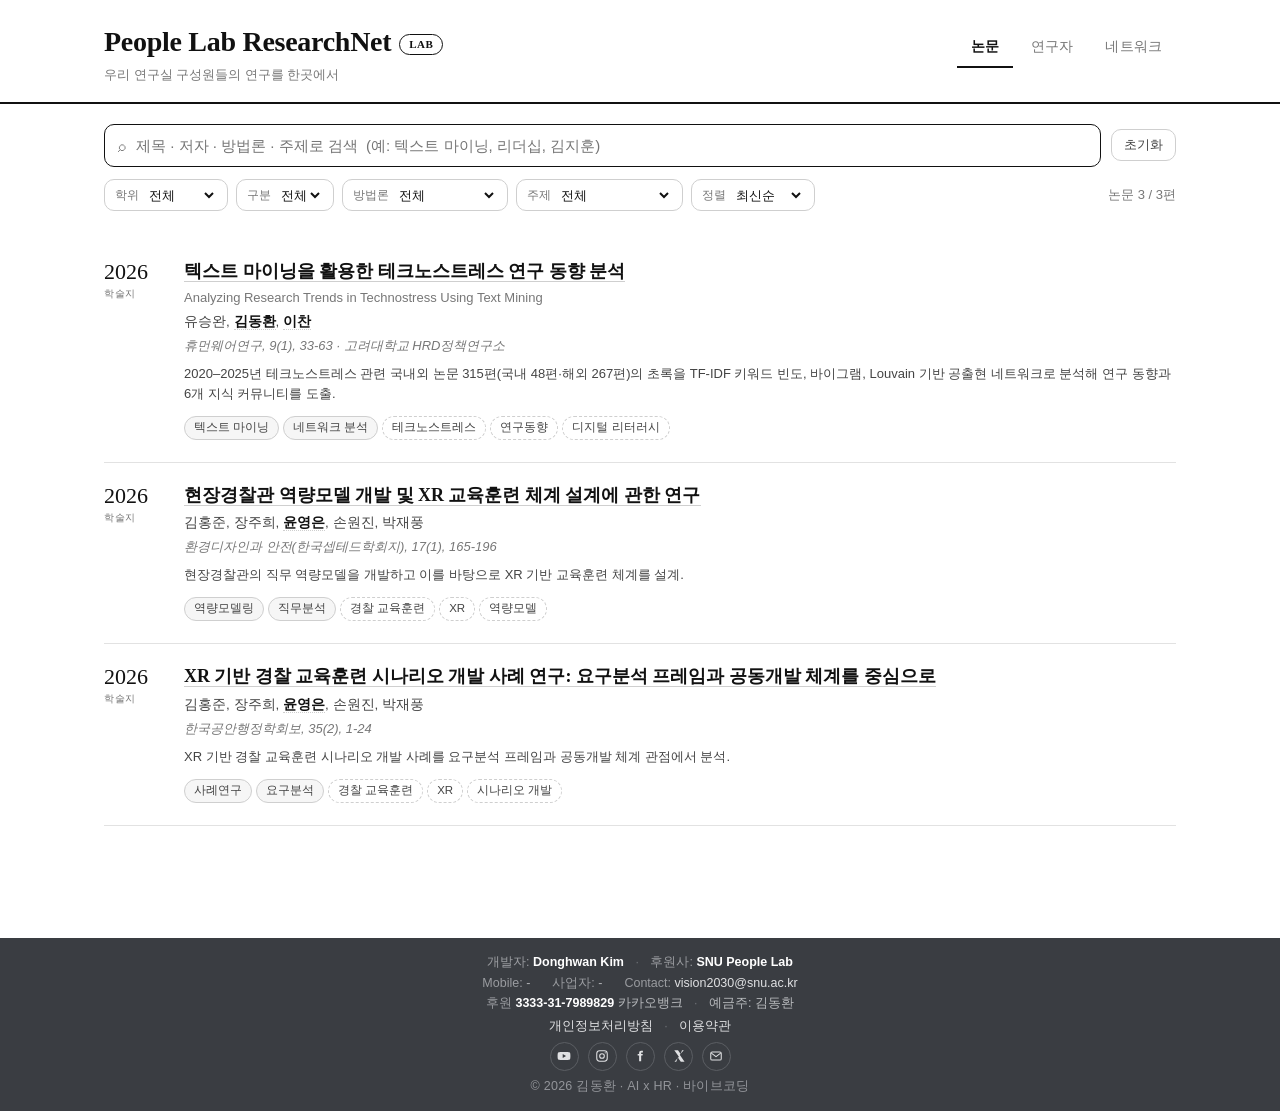
==== index.html @ 3ea1a588 "Add People Lab ResearchNet static site Co-Authored-By: Claude Opus 5 <noreply@anthropic.com>" ====
<!DOCTYPE html>
<html lang="ko">
<head>
  <meta charset="UTF-8" />
  <meta name="viewport" content="width=device-width, initial-scale=1.0" />
  <title>People Lab ResearchNet</title>
  <link rel="stylesheet" href="styles.css" />
</head>
<body>
  <header class="site">
    <div class="wrap">
      <div class="site-inner">
        <div class="brand">
          <h1 id="siteTitle">People Lab ResearchNet<span class="badge">LAB</span></h1>
          <div class="sub" id="siteSub">우리 연구실 구성원들의 연구를 한곳에서</div>
        </div>
        <nav class="tabs">
          <button data-view="papers" class="active">논문</button>
          <button data-view="people">연구자</button>
          <button data-view="network">네트워크</button>
        </nav>
      </div>
    </div>
  </header>

  <div class="wrap">
    <!-- 검색/필터 툴바 (논문/연구자 뷰에서 표시) -->
    <div class="toolbar" id="toolbar">
      <div class="searchrow">
        <div class="search">
          <span class="ic">⌕</span>
          <input id="q" type="text"
                 placeholder="제목 · 저자 · 방법론 · 주제로 검색  (예: 텍스트 마이닝, 리더십, 김지훈)" />
        </div>
        <button class="clearbtn" id="clearBtn">초기화</button>
      </div>

      <div class="filters" id="filters">
        <span class="selectbox">
          <label>학위</label>
          <select id="fDegree">
            <option value="">전체</option>
            <option value="advisor">지도교수</option>
            <option value="PhD">박사</option>
            <option value="MS">석사</option>
            <option value="BS">학사</option>
          </select>
        </span>
        <span class="selectbox">
          <label>구분</label>
          <select id="fStatus">
            <option value="">전체</option>
            <option value="enrolled">재학</option>
            <option value="completed">수료</option>
            <option value="graduated">졸업</option>
          </select>
        </span>
        <span class="selectbox">
          <label>방법론</label>
          <select id="fMethod"><option value="">전체</option></select>
        </span>
        <span class="selectbox">
          <label>주제</label>
          <select id="fTopic"><option value="">전체</option></select>
        </span>
        <span class="selectbox" id="sortBox">
          <label>정렬</label>
          <select id="fSort">
            <option value="year_desc">최신순</option>
            <option value="year_asc">오래된순</option>
            <option value="title">제목순</option>
          </select>
        </span>
        <span class="count" id="count"></span>
      </div>

      <div class="activechips" id="activechips"></div>
    </div>

    <main>
      <!-- 논문 뷰 -->
      <section class="view active" id="view-papers">
        <div class="paperlist" id="paperlist"></div>
      </section>

      <!-- 연구자 뷰 -->
      <section class="view" id="view-people">
        <div class="people" id="peoplegrid"></div>
      </section>

      <!-- 네트워크 뷰 -->
      <section class="view" id="view-network">
        <div class="netwrap">
          <p class="net-hint">
            원(●) = 연구자, 선 = 공저 관계(굵을수록 공저 논문이 많음).
            노드를 드래그해 옮기거나 클릭하면 해당 연구자의 논문을 볼 수 있어요.
            위 검색·필터로 특정 방법론/주제 연구자만 강조할 수 있습니다.
          </p>
          <svg id="net"></svg>
          <div class="net-legend">
            <span class="k"><span class="swatch"></span> 지도교수 · 박사</span>
            <span class="k"><span class="swatch ms"></span> 석사 · 학사</span>
            <span class="k">노드 크기 = 논문 수</span>
          </div>
        </div>
      </section>
    </main>
  </div>

  <!-- 상세 패널 -->
  <div class="overlay" id="overlay">
    <div class="panel" id="panel"></div>
  </div>

  <footer class="site">
    <div class="wrap">
      <div class="foot-lead">
        <span class="lbl">개발자:</span> <b>Donghwan Kim</b>
        <span class="sep">·</span>
        <span class="lbl">후원사:</span> <b>SNU People Lab</b>
      </div>

      <div class="foot-meta">
        <span><span class="lbl">Mobile:</span> -</span>
        <span><span class="lbl">사업자:</span> -</span>
        <span><span class="lbl">Contact:</span> <a href="mailto:vision2030@snu.ac.kr">vision2030@snu.ac.kr</a></span>
      </div>

      <div class="foot-support">
        <span class="lbl">후원</span> <b>3333-31-7989829</b> 카카오뱅크 <span class="sep">·</span> 예금주: 김동환
      </div>

      <div class="foot-policy">
        <a href="#">개인정보처리방침</a>
        <span class="sep">·</span>
        <a href="#">이용약관</a>
      </div>

      <div class="foot-social" aria-label="소셜 링크">
        <a href="#" aria-label="YouTube" title="YouTube (링크 연결 예정)">
          <svg viewBox="0 0 24 24" width="17" height="17" fill="currentColor"><path d="M23 12s0-3.2-.4-4.7a2.5 2.5 0 0 0-1.8-1.8C19.3 5 12 5 12 5s-7.3 0-8.8.5A2.5 2.5 0 0 0 1.4 7.3C1 8.8 1 12 1 12s0 3.2.4 4.7a2.5 2.5 0 0 0 1.8 1.8C4.7 19 12 19 12 19s7.3 0 8.8-.5a2.5 2.5 0 0 0 1.8-1.8C23 15.2 23 12 23 12zM9.8 15.3V8.7l5.7 3.3-5.7 3.3z"/></svg>
        </a>
        <a href="#" aria-label="Instagram" title="Instagram (링크 연결 예정)">
          <svg viewBox="0 0 24 24" width="17" height="17" fill="none" stroke="currentColor" stroke-width="1.8"><rect x="3" y="3" width="18" height="18" rx="5"/><circle cx="12" cy="12" r="4"/><circle cx="17.5" cy="6.5" r="1.1" fill="currentColor" stroke="none"/></svg>
        </a>
        <a href="#" aria-label="Facebook" title="Facebook (링크 연결 예정)">
          <svg viewBox="0 0 24 24" width="17" height="17" fill="currentColor"><path d="M14 8.5V7c0-.8.5-1 1-1h2V3h-3c-2.2 0-3.5 1.5-3.5 3.8V8.5H8V11h2.5v10H14V11h2.3l.5-2.5H14z"/></svg>
        </a>
        <a href="#" aria-label="X" title="X (링크 연결 예정)">
          <svg viewBox="0 0 24 24" width="15" height="15" fill="currentColor"><path d="M18.9 2H22l-7 8 8.2 12h-6.4l-5-7.3L9 22H6l7.5-8.6L5.6 2H12l4.5 6.6L18.9 2z"/></svg>
        </a>
        <a href="mailto:vision2030@snu.ac.kr" aria-label="Email" title="이메일 보내기">
          <svg viewBox="0 0 24 24" width="17" height="17" fill="none" stroke="currentColor" stroke-width="1.8"><rect x="3" y="5" width="18" height="14" rx="2.5"/><path d="M4 7l8 6 8-6"/></svg>
        </a>
      </div>

      <div class="foot-copy">© 2026 김동환 · AI x HR · 바이브코딩</div>
    </div>
  </footer>

  <script src="data.js"></script>
  <script src="app.js"></script>
</body>
</html>
---- styles.css ----
/* =============================================================================
 *  People Lab ResearchNet — 스타일 (흑백 계열)
 * ========================================================================== */

:root {
  --ink:       #111111;   /* 본문 검정 */
  --ink-2:     #444444;   /* 보조 텍스트 */
  --ink-3:     #777777;   /* 흐린 텍스트 */
  --line:      #e2e2e2;   /* 경계선 */
  --line-2:    #cfcfcf;
  --paper:     #ffffff;   /* 배경 흰색 */
  --paper-2:   #f6f6f6;   /* 옅은 회색 배경 */
  --paper-3:   #ececec;
  --accent:    #111111;   /* 강조(검정) */
  --radius:    10px;
  --maxw:      1120px;
  --serif: "Iowan Old Style", "Apple Garamond", "Times New Roman", Georgia, serif;
  --sans: -apple-system, BlinkMacSystemFont, "Segoe UI", "Apple SD Gothic Neo",
          "Noto Sans KR", Roboto, "Malgun Gothic", sans-serif;
}

* { box-sizing: border-box; }

html, body {
  margin: 0;
  padding: 0;
  background: var(--paper);
  color: var(--ink);
  font-family: var(--sans);
  font-size: 15px;
  line-height: 1.55;
  -webkit-font-smoothing: antialiased;
}

a { color: inherit; text-decoration: none; }
a.link { border-bottom: 1px solid var(--line-2); }
a.link:hover { border-bottom-color: var(--ink); }

.wrap { max-width: var(--maxw); margin: 0 auto; padding: 0 24px; }

/* ------------------------------- 헤더 ------------------------------- */
header.site {
  border-bottom: 2px solid var(--ink);
  background: var(--paper);
  position: sticky;
  top: 0;
  z-index: 50;
}
.site-inner {
  display: flex;
  align-items: baseline;
  justify-content: space-between;
  gap: 16px;
  padding: 20px 0 16px;
  flex-wrap: wrap;
}
.brand h1 {
  font-family: var(--serif);
  font-size: 28px;
  letter-spacing: -0.01em;
  margin: 0;
  font-weight: 600;
}
.brand .sub {
  color: var(--ink-3);
  font-size: 13px;
  margin-top: 2px;
}
.brand .badge {
  display: inline-block;
  border: 1px solid var(--ink);
  border-radius: 999px;
  font-size: 11px;
  padding: 1px 9px;
  margin-left: 8px;
  vertical-align: middle;
  letter-spacing: 0.04em;
}

/* 탭 네비 */
nav.tabs { display: flex; gap: 4px; }
nav.tabs button {
  font-family: var(--sans);
  font-size: 14px;
  background: none;
  border: none;
  border-bottom: 2px solid transparent;
  padding: 8px 14px 10px;
  color: var(--ink-3);
  cursor: pointer;
  letter-spacing: 0.01em;
}
nav.tabs button:hover { color: var(--ink); }
nav.tabs button.active {
  color: var(--ink);
  border-bottom-color: var(--ink);
  font-weight: 600;
}

/* ------------------------------- 검색/필터 바 ------------------------------- */
.toolbar {
  padding: 20px 0 6px;
}
.searchrow { display: flex; gap: 10px; flex-wrap: wrap; align-items: center; }
.search {
  flex: 1 1 320px;
  display: flex;
  align-items: center;
  gap: 8px;
  border: 1.5px solid var(--ink);
  border-radius: var(--radius);
  padding: 9px 13px;
  background: var(--paper);
}
.search input {
  border: none;
  outline: none;
  font-size: 15px;
  width: 100%;
  font-family: var(--sans);
  background: transparent;
  color: var(--ink);
}
.search .ic { color: var(--ink-3); font-size: 15px; }

.filters {
  display: flex;
  gap: 8px;
  flex-wrap: wrap;
  align-items: center;
  margin-top: 12px;
}
.selectbox {
  display: inline-flex;
  align-items: center;
  gap: 6px;
  border: 1px solid var(--line-2);
  border-radius: var(--radius);
  padding: 6px 10px;
  background: var(--paper);
  font-size: 13px;
  color: var(--ink-2);
}
.selectbox select {
  border: none;
  background: transparent;
  font-size: 13px;
  font-family: var(--sans);
  color: var(--ink);
  outline: none;
  cursor: pointer;
}
.selectbox label { color: var(--ink-3); font-size: 12px; }

.count { color: var(--ink-3); font-size: 13px; margin-left: auto; }

.clearbtn {
  border: 1px solid var(--line-2);
  background: var(--paper);
  border-radius: var(--radius);
  padding: 6px 12px;
  font-size: 13px;
  cursor: pointer;
  color: var(--ink-2);
}
.clearbtn:hover { border-color: var(--ink); color: var(--ink); }

/* 활성 태그 필터 칩 */
.activechips { display: flex; gap: 6px; flex-wrap: wrap; margin-top: 12px; }
.activechips:empty { display: none; }
.chip-active {
  display: inline-flex;
  align-items: center;
  gap: 6px;
  background: var(--ink);
  color: #fff;
  border-radius: 999px;
  padding: 3px 10px;
  font-size: 12px;
  cursor: pointer;
}
.chip-active .x { opacity: 0.7; }

/* ------------------------------- 태그 ------------------------------- */
.tag {
  display: inline-block;
  border: 1px solid var(--line-2);
  border-radius: 999px;
  padding: 2px 9px;
  font-size: 11.5px;
  color: var(--ink-2);
  margin: 2px 4px 2px 0;
  cursor: pointer;
  white-space: nowrap;
  transition: all .12s;
}
.tag:hover { border-color: var(--ink); color: var(--ink); }
.tag.method { background: var(--paper-2); }
.tag.topic  { background: var(--paper); border-style: dashed; }
.tag.on { background: var(--ink); color: #fff; border-color: var(--ink); }

/* ------------------------------- 논문 리스트 ------------------------------- */
main { padding: 22px 0 80px; }

.paperlist { display: flex; flex-direction: column; gap: 0; }
.paper {
  padding: 20px 0;
  border-bottom: 1px solid var(--line);
  display: grid;
  grid-template-columns: 62px 1fr;
  gap: 18px;
}
.paper .yearcol {
  font-family: var(--serif);
  font-size: 22px;
  color: var(--ink);
  line-height: 1;
  padding-top: 2px;
}
.paper .yearcol .type {
  display: block;
  font-family: var(--sans);
  font-size: 10px;
  letter-spacing: 0.06em;
  color: var(--ink-3);
  margin-top: 6px;
  text-transform: uppercase;
}
.paper h3 {
  font-family: var(--serif);
  font-size: 18px;
  margin: 0 0 6px;
  font-weight: 600;
  line-height: 1.35;
}
.paper h3 a:hover { border-bottom: 1px solid var(--ink); }
.paper .authors { font-size: 13.5px; color: var(--ink-2); margin-bottom: 3px; }
.paper .authors .me { color: var(--ink); font-weight: 600; cursor: pointer; border-bottom: 1px dotted var(--line-2); }
.paper .authors .me:hover { border-bottom-color: var(--ink); }
/* 연구자 정보가 등록되지 않은 공저자 — 이름만 표시, 클릭 불가 */
.paper .authors .unreg { color: var(--ink-2); cursor: default; }
.paper .title-en { font-size: 13px; color: var(--ink-3); margin: -2px 0 4px; }
.paper .venue { font-size: 13px; color: var(--ink-3); font-style: italic; margin-bottom: 8px; }
.paper .abstract { font-size: 13px; color: var(--ink-2); margin: 4px 0 10px; }
.paper .tags { margin-top: 4px; }

/* ------------------------------- 연구자 그리드 ------------------------------- */
.people {
  display: grid;
  grid-template-columns: repeat(auto-fill, minmax(250px, 1fr));
  gap: 16px;
}
.person {
  border: 1px solid var(--line);
  border-radius: var(--radius);
  padding: 18px;
  background: var(--paper);
  transition: border-color .15s, box-shadow .15s;
  cursor: pointer;
}
.person:hover { border-color: var(--ink); box-shadow: 0 2px 0 var(--ink); }
.person .top { display: flex; align-items: center; gap: 12px; margin-bottom: 10px; }
.avatar {
  width: 44px; height: 44px;
  border-radius: 50%;
  background: var(--ink);
  color: #fff;
  display: flex; align-items: center; justify-content: center;
  font-family: var(--serif);
  font-size: 18px;
  flex-shrink: 0;
}
.person .name { font-family: var(--serif); font-size: 18px; font-weight: 600; }
.person .name .en { font-family: var(--sans); font-size: 11px; color: var(--ink-3); font-weight: 400; }
.person .meta { font-size: 12.5px; color: var(--ink-2); margin-bottom: 3px; }
.person .cur { font-size: 12.5px; color: var(--ink-3); margin: 6px 0 10px; }
.deg {
  display: inline-block;
  font-size: 11px;
  border: 1px solid var(--ink);
  border-radius: 4px;
  padding: 0 6px;
  margin-right: 5px;
}
.deg.phd { background: var(--ink); color: #fff; }
.deg.ms  { background: var(--paper); color: var(--ink); }
.status-dot { font-size: 12px; color: var(--ink-2); }
.person .pcount { font-size: 12px; color: var(--ink-3); margin-top: 8px; border-top: 1px solid var(--line); padding-top: 8px; }

/* ------------------------------- 네트워크 ------------------------------- */
.netwrap { position: relative; }
.net-hint { font-size: 12.5px; color: var(--ink-3); margin-bottom: 10px; }
#net {
  width: 100%;
  height: 620px;
  border: 1px solid var(--line);
  border-radius: var(--radius);
  background:
    radial-gradient(var(--paper-3) 1px, transparent 1px) 0 0 / 22px 22px,
    var(--paper);
  display: block;
  touch-action: none;
}
.net-legend {
  display: flex; gap: 16px; flex-wrap: wrap;
  font-size: 12px; color: var(--ink-2); margin-top: 10px;
}
.net-legend .k { display: inline-flex; align-items: center; gap: 6px; }
.net-legend .swatch { width: 14px; height: 14px; border-radius: 50%; background: var(--ink); }
.net-legend .swatch.ms { background: var(--paper); border: 1.5px solid var(--ink); }

/* ------------------------------- 상세 패널 (모달) ------------------------------- */
.overlay {
  position: fixed; inset: 0;
  background: rgba(0,0,0,0.35);
  display: none;
  z-index: 100;
  align-items: flex-start;
  justify-content: center;
  padding: 60px 20px;
  overflow-y: auto;
}
.overlay.open { display: flex; }
.panel {
  background: var(--paper);
  border: 2px solid var(--ink);
  border-radius: var(--radius);
  max-width: 640px;
  width: 100%;
  padding: 28px;
  position: relative;
}
.panel .close {
  position: absolute; top: 14px; right: 16px;
  border: none; background: none; font-size: 22px; cursor: pointer; color: var(--ink-3);
  line-height: 1;
}
.panel .close:hover { color: var(--ink); }
.panel h2 { font-family: var(--serif); margin: 0 0 4px; font-size: 24px; }
.panel .p-sub { color: var(--ink-3); font-size: 13px; margin-bottom: 16px; }
.panel h4 {
  font-size: 12px; letter-spacing: 0.06em; text-transform: uppercase;
  color: var(--ink-3); margin: 18px 0 8px; border-top: 1px solid var(--line); padding-top: 12px;
}
.panel .p-paper { padding: 10px 0; border-bottom: 1px solid var(--line); }
.panel .p-paper:last-child { border-bottom: none; }
.panel .p-paper .t { font-family: var(--serif); font-size: 15px; font-weight: 600; }
.panel .p-paper .authors { font-size: 12.5px; color: var(--ink-2); margin: 3px 0 2px; }
.panel .p-paper .authors b { color: var(--ink); }
.panel .p-paper .authors .me { cursor: pointer; border-bottom: 1px dotted var(--line-2); }
.panel .p-paper .authors .me:hover { border-bottom-color: var(--ink); }
.panel .p-paper .authors .unreg { color: var(--ink-2); cursor: default; }
.panel .p-paper .m { font-size: 12px; color: var(--ink-3); }

/* ------------------------------- 빈 상태 ------------------------------- */
.empty {
  text-align: center;
  padding: 70px 20px;
  color: var(--ink-3);
}
.empty .big { font-family: var(--serif); font-size: 20px; color: var(--ink-2); margin-bottom: 6px; }

.view { display: none; }
.view.active { display: block; }

footer.site {
  margin-top: 32px;
  background: #3a3d42;
  color: #c6c8cb;
  text-align: center;
  padding: 16px 24px 17px;
  font-size: 12.5px;
  line-height: 1.3;
}
footer.site .wrap { padding: 0; }
footer.site a { color: #e0e1e3; transition: color .12s; }
footer.site a:hover { color: #fff; }
footer.site b { color: #fff; font-weight: 600; }
footer.site .lbl { color: #9a9ca0; }
footer.site .sep { color: #6d7075; margin: 0 8px; }

.foot-lead { color: #d6d8da; margin-bottom: 5px; }

.foot-meta {
  display: flex;
  flex-wrap: wrap;
  justify-content: center;
  gap: 4px 22px;
  color: #b1b3b6;
  margin-bottom: 4px;
}

.foot-support { color: #b7b9bc; margin-bottom: 7px; }

.foot-policy { margin-bottom: 7px; }
.foot-policy a { color: #d2d3d5; }

.foot-social {
  display: flex;
  justify-content: center;
  gap: 9px;
  margin-bottom: 7px;
}
.foot-social a {
  width: 29px;
  height: 29px;
  border-radius: 50%;
  border: 1px solid #5b5e63;
  display: inline-flex;
  align-items: center;
  justify-content: center;
  color: #dcdddf;
  transition: all .15s;
}
.foot-social a svg { width: 14px; height: 14px; }
.foot-social a:hover {
  background: #fff;
  border-color: #fff;
  color: #3a3d42;
  transform: translateY(-2px);
}

.foot-copy {
  color: #93959a;
  letter-spacing: 0.02em;
}

@media (max-width: 620px) {
  .foot-meta { flex-direction: column; gap: 4px; }
}

/* ------------------------------- 반응형 ------------------------------- */
@media (max-width: 620px) {
  .paper { grid-template-columns: 1fr; gap: 6px; }
  .paper .yearcol { font-size: 15px; }
  .paper .yearcol .type { display: inline; margin-left: 8px; }
  .site-inner { padding-bottom: 8px; }
  #net { height: 460px; }
  .count { margin-left: 0; width: 100%; }
}
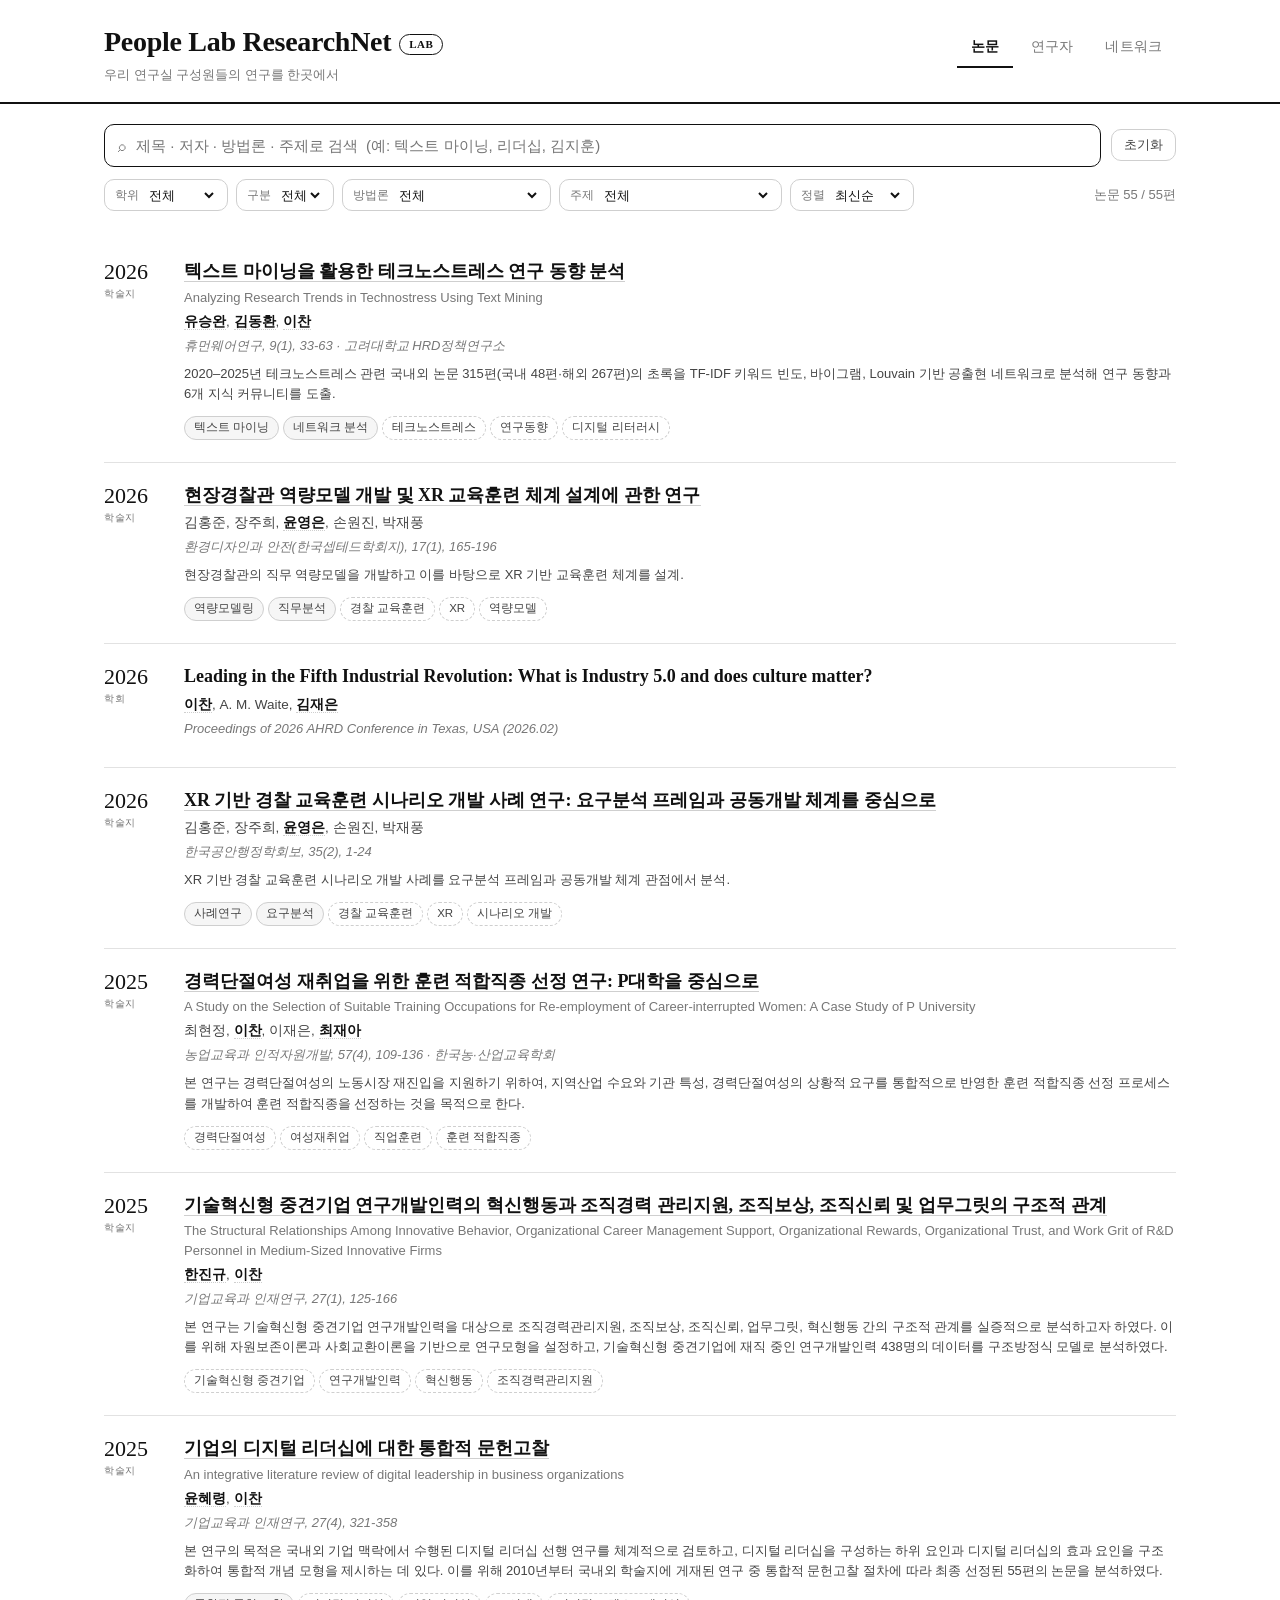
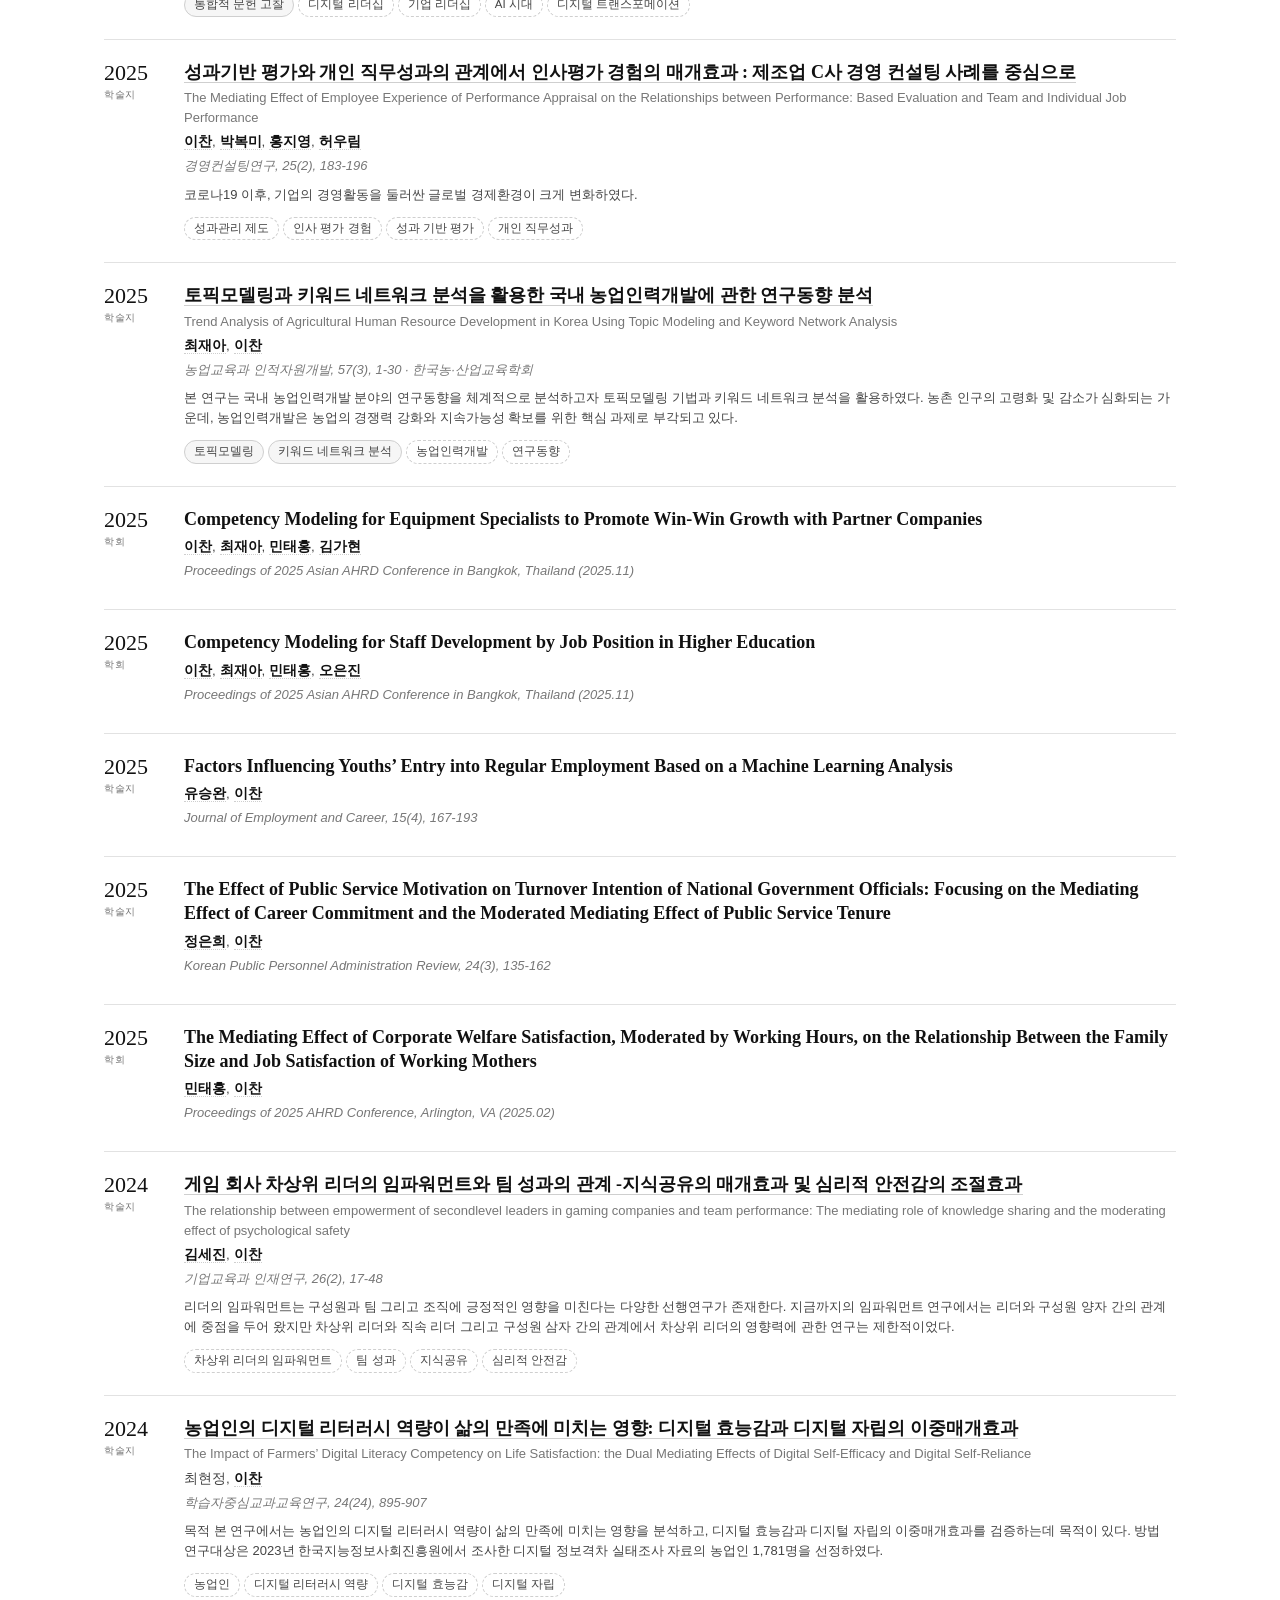
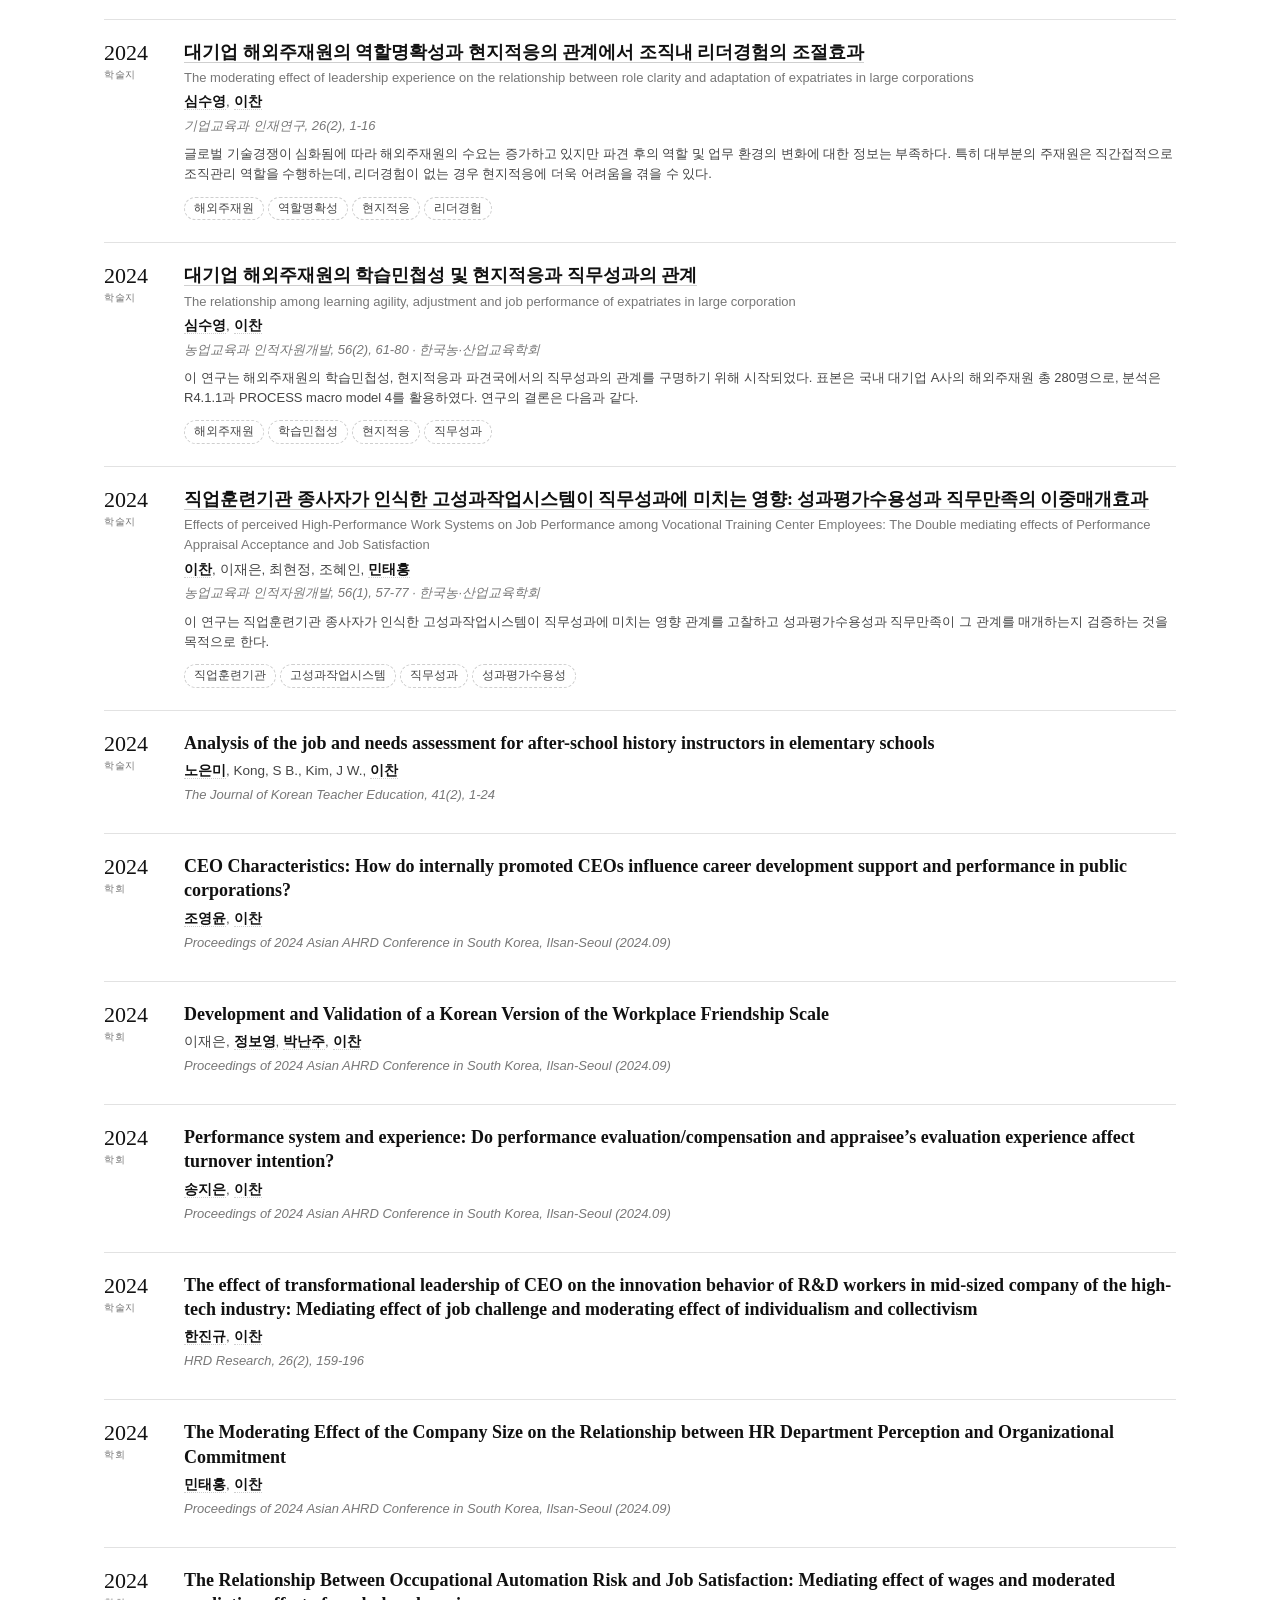
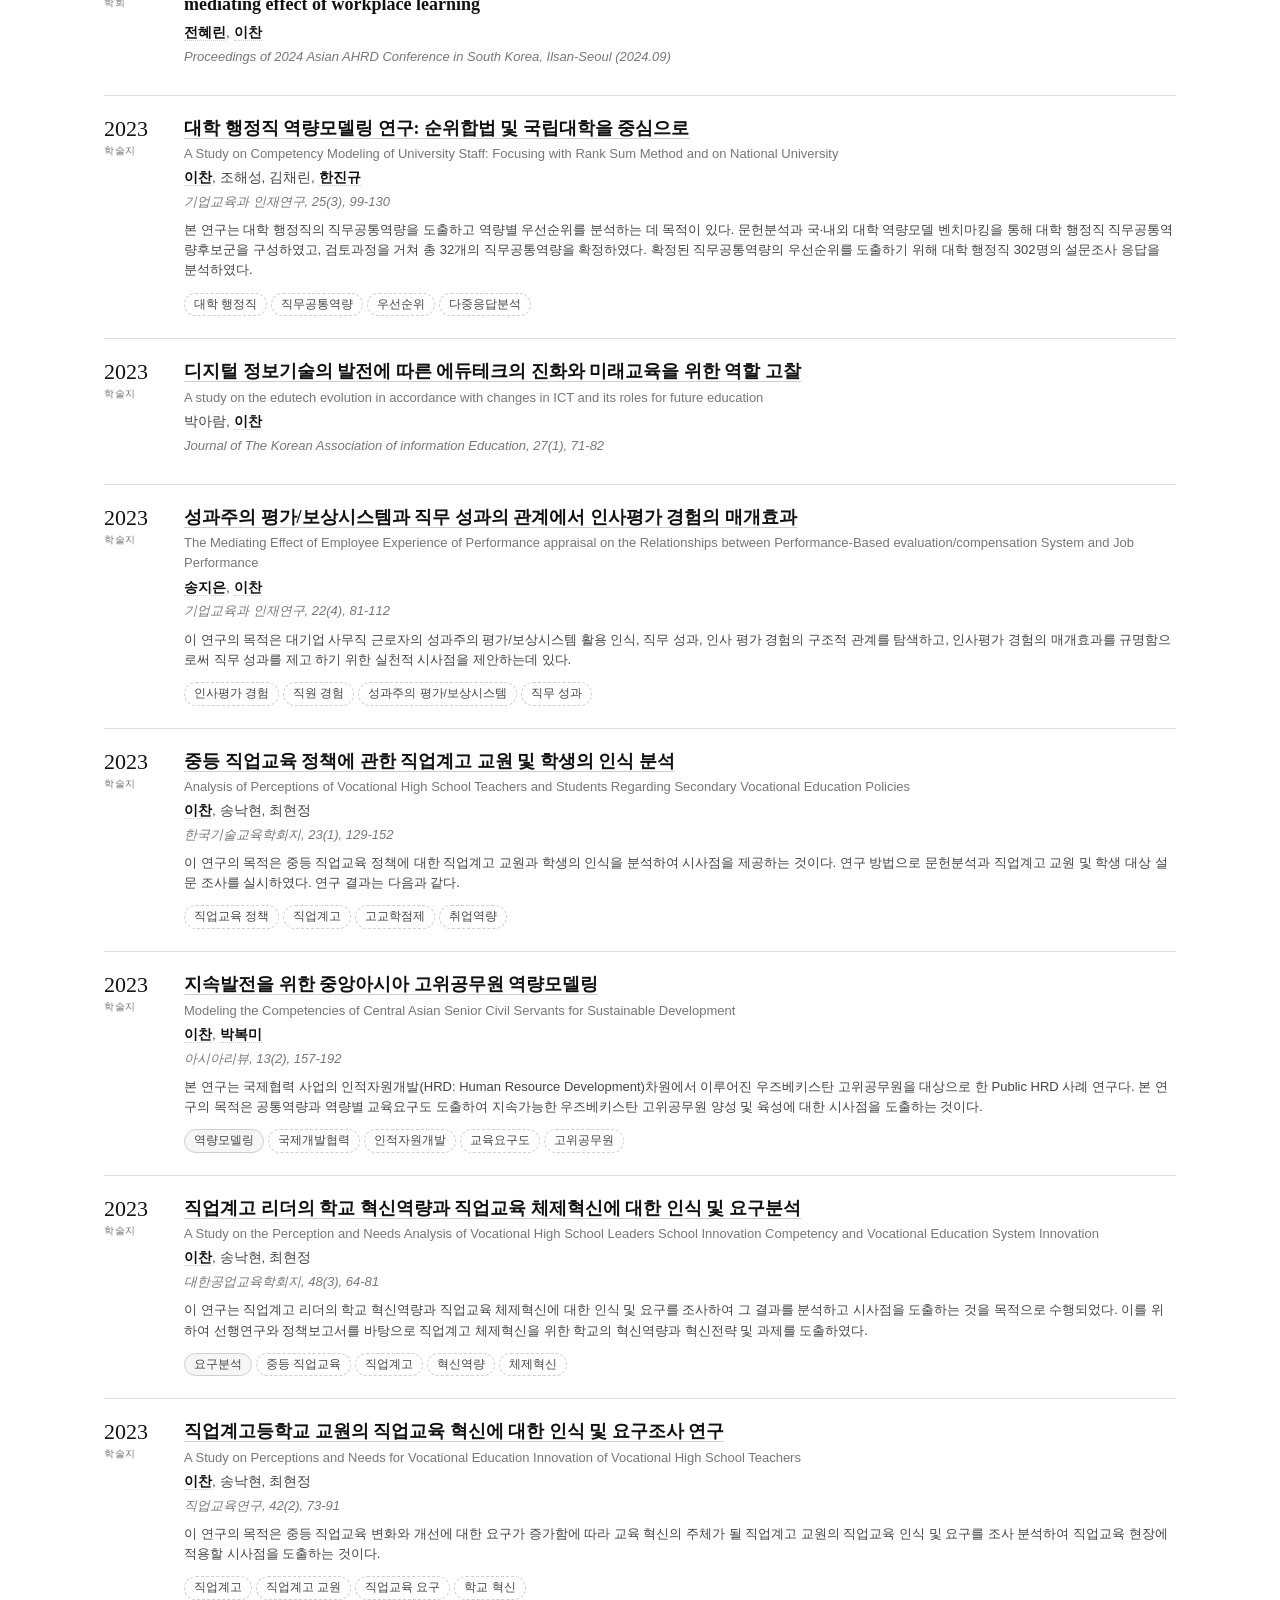
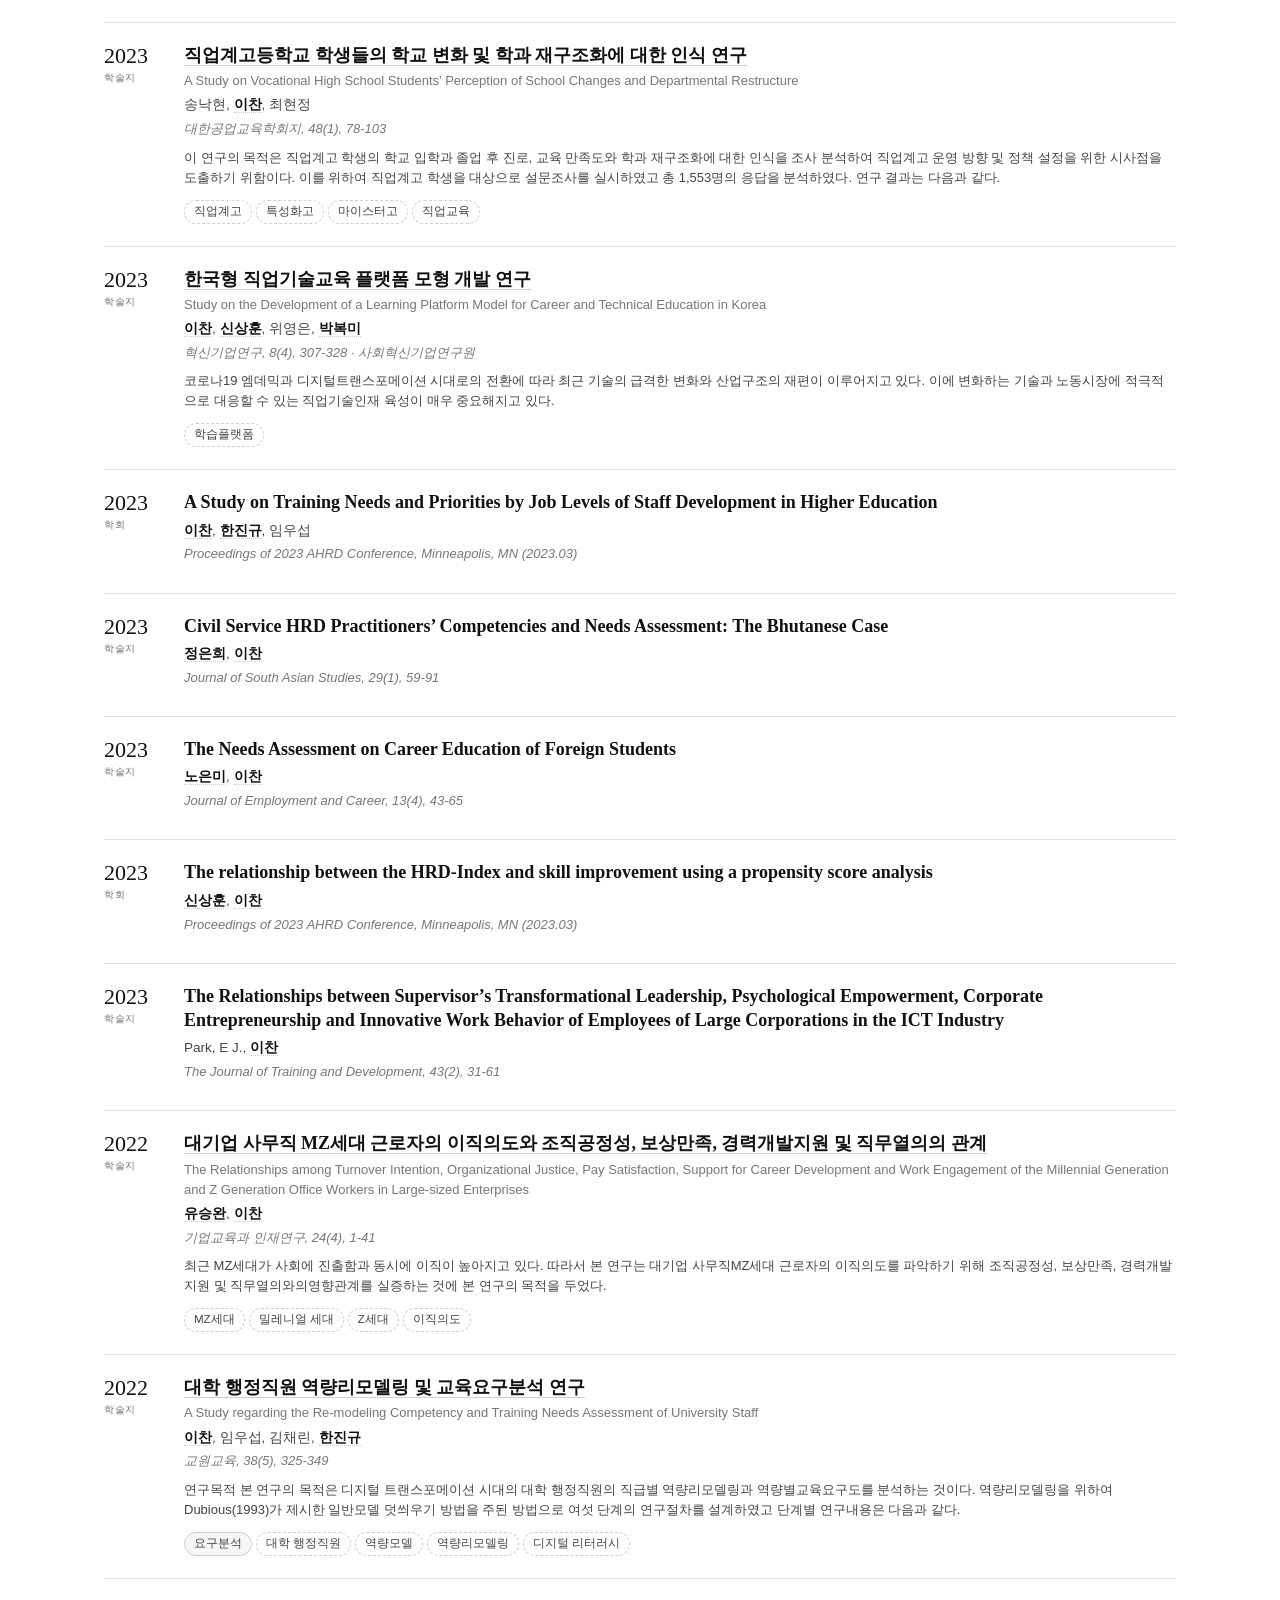
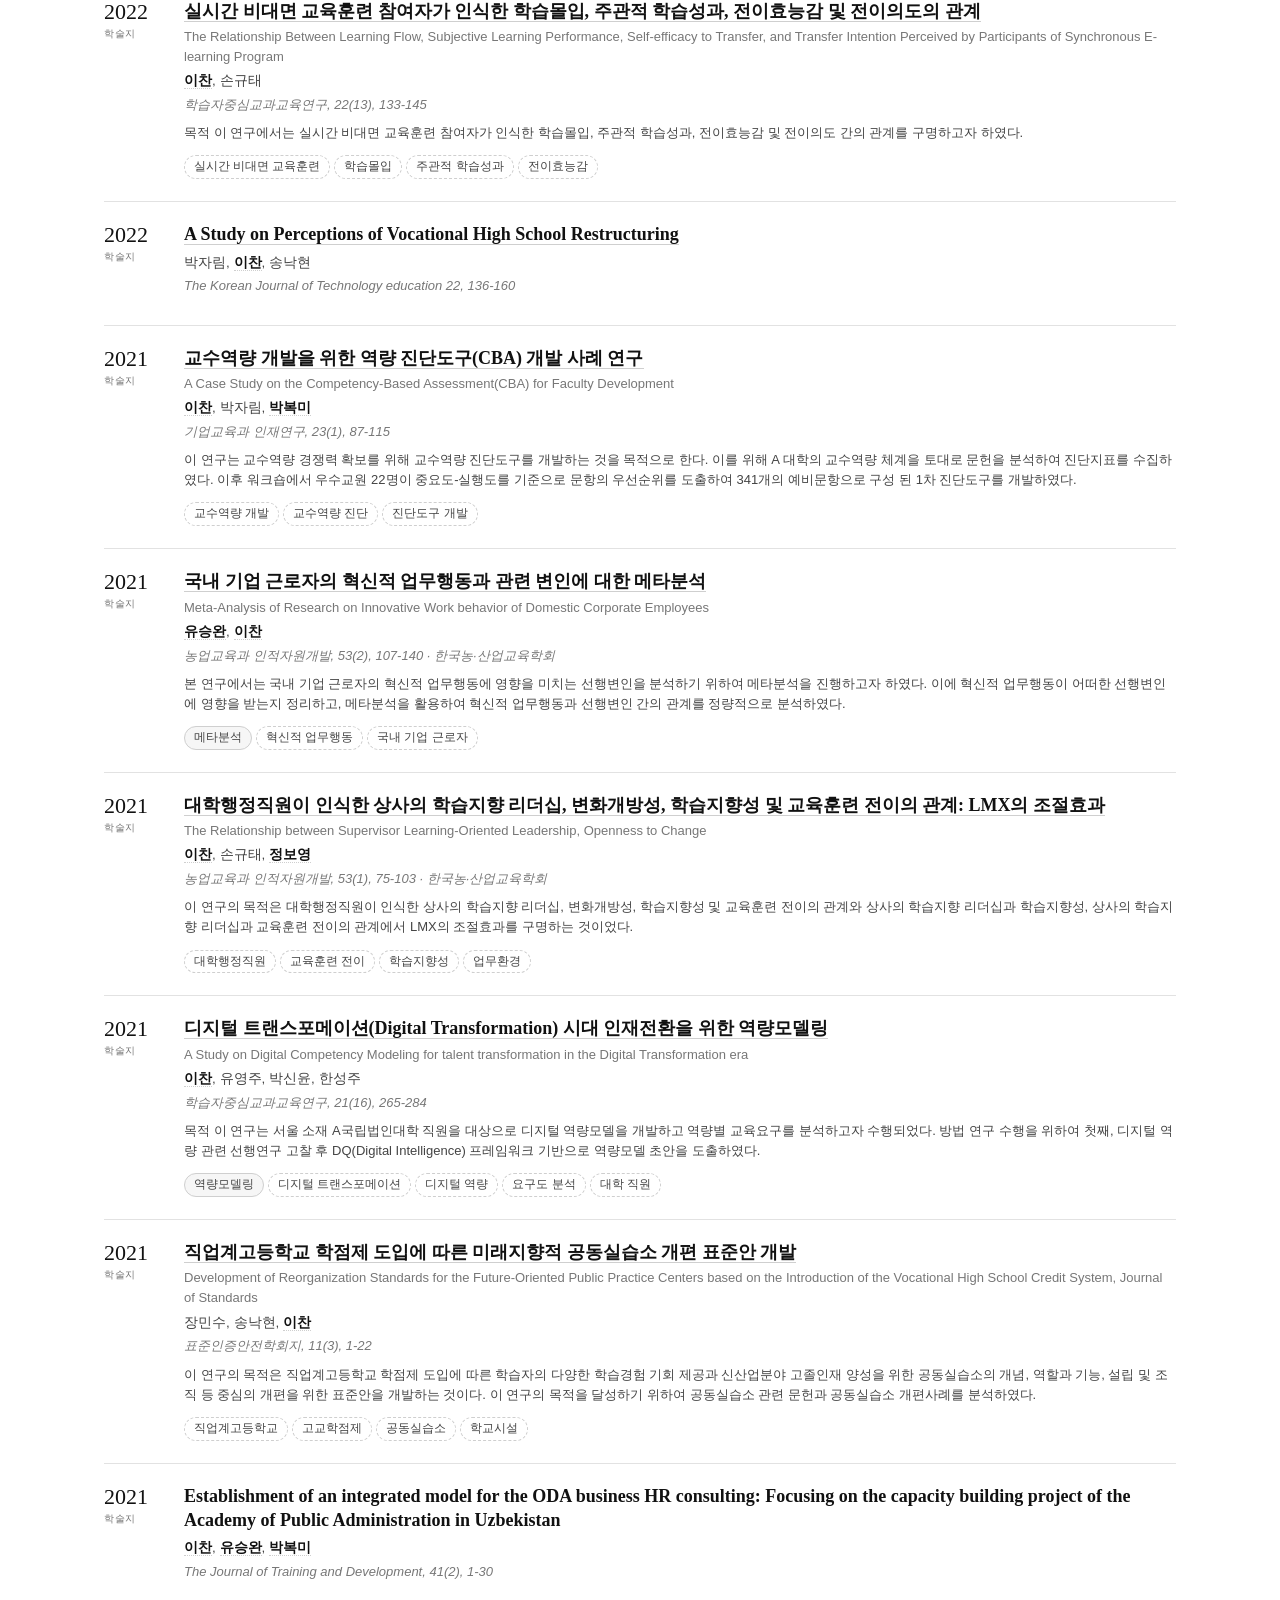
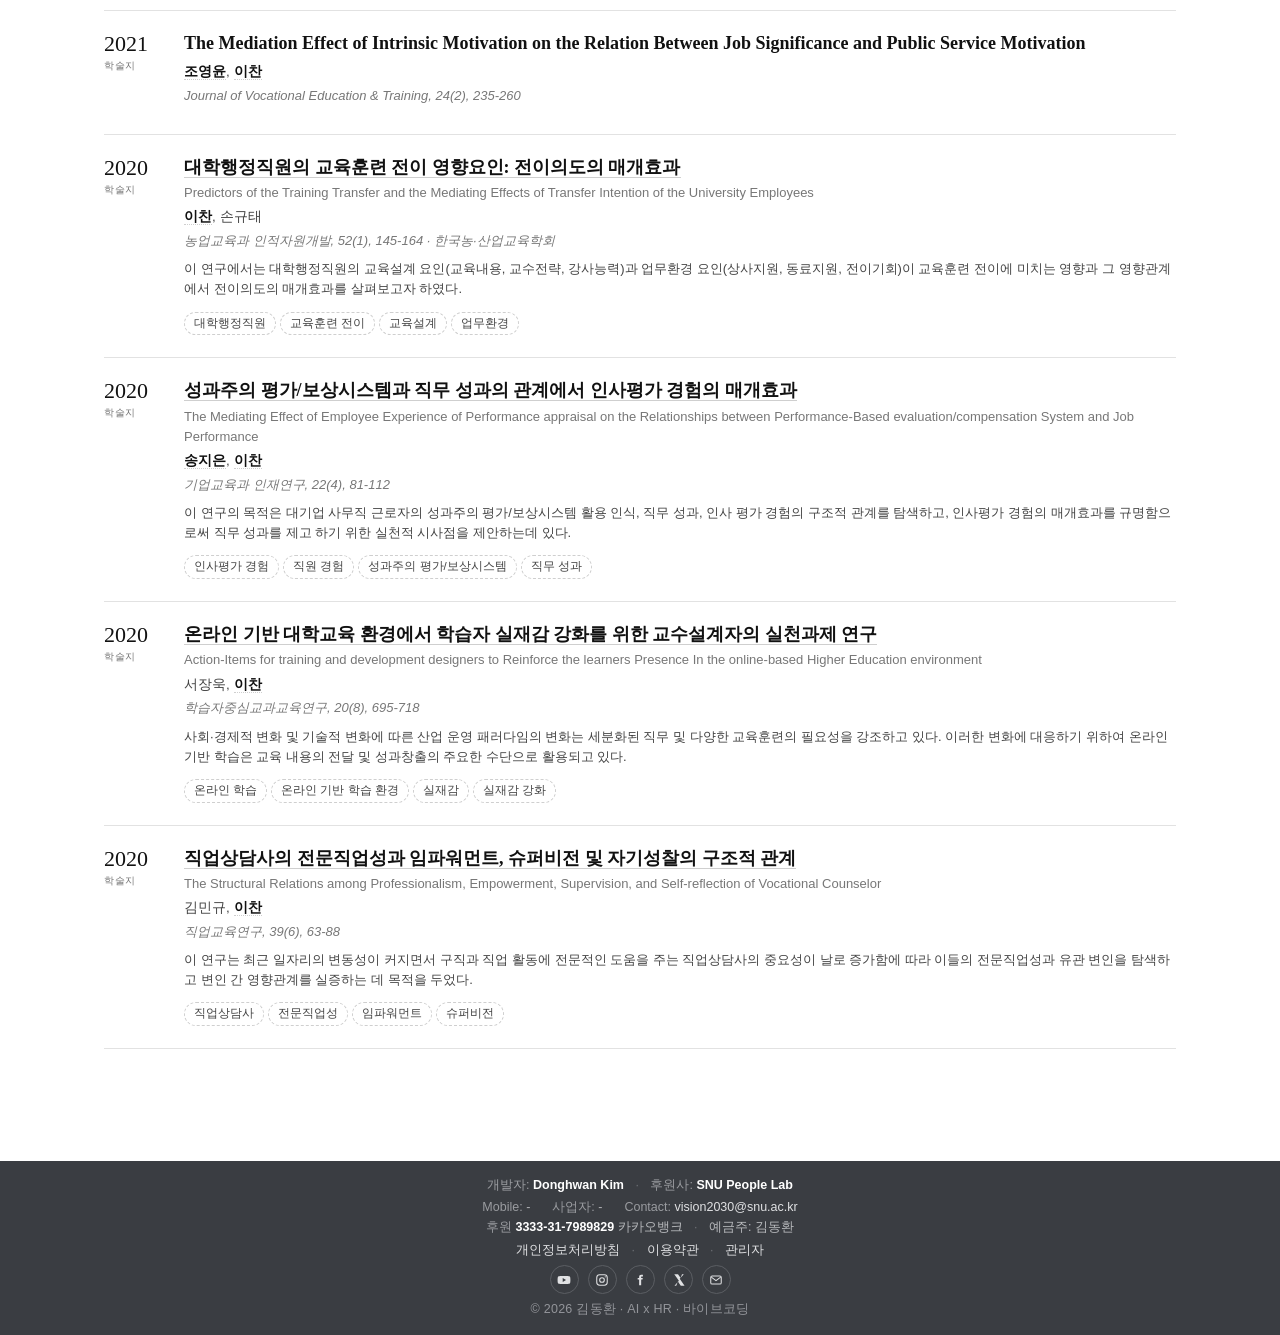
==== commit 4a598cd1: "Add browser-based admin page for editing data.js The site is static with no backend, so admin.html e" ====
--- a/index.html
+++ b/index.html
@@ -134,6 +134,8 @@
         <a href="#">개인정보처리방침</a>
         <span class="sep">·</span>
         <a href="#">이용약관</a>
+        <span class="sep">·</span>
+        <a href="admin.html" rel="nofollow">관리자</a>
       </div>
 
       <div class="foot-social" aria-label="소셜 링크">
--- a/styles.css
+++ b/styles.css
@@ -263,8 +263,9 @@
 .avatar {
   width: 44px; height: 44px;
   border-radius: 50%;
-  background: var(--ink);
-  color: #fff;
+  background: #fff;
+  color: var(--ink);
+  border: 2px solid var(--ink);
   display: flex; align-items: center; justify-content: center;
   font-family: var(--serif);
   font-size: 18px;
@@ -277,13 +278,15 @@
 .deg {
   display: inline-block;
   font-size: 11px;
-  border: 1px solid var(--ink);
+  border: 1px solid transparent;
   border-radius: 4px;
   padding: 0 6px;
   margin-right: 5px;
 }
-.deg.phd { background: var(--ink); color: #fff; }
-.deg.ms  { background: var(--paper); color: var(--ink); }
+/* 지도교수 = 검정, 박사 = 진한 회색, 석사·학사 = 회색 (흰 글씨 대비 4.5:1 이상) */
+.deg.professor { background: var(--ink); color: #fff; }
+.deg.phd { background: #3d3d3d; color: #fff; }
+.deg.ms  { background: #6e6e6e; color: #fff; }
 .status-dot { font-size: 12px; color: var(--ink-2); }
 .person .pcount { font-size: 12px; color: var(--ink-3); margin-top: 8px; border-top: 1px solid var(--line); padding-top: 8px; }
 
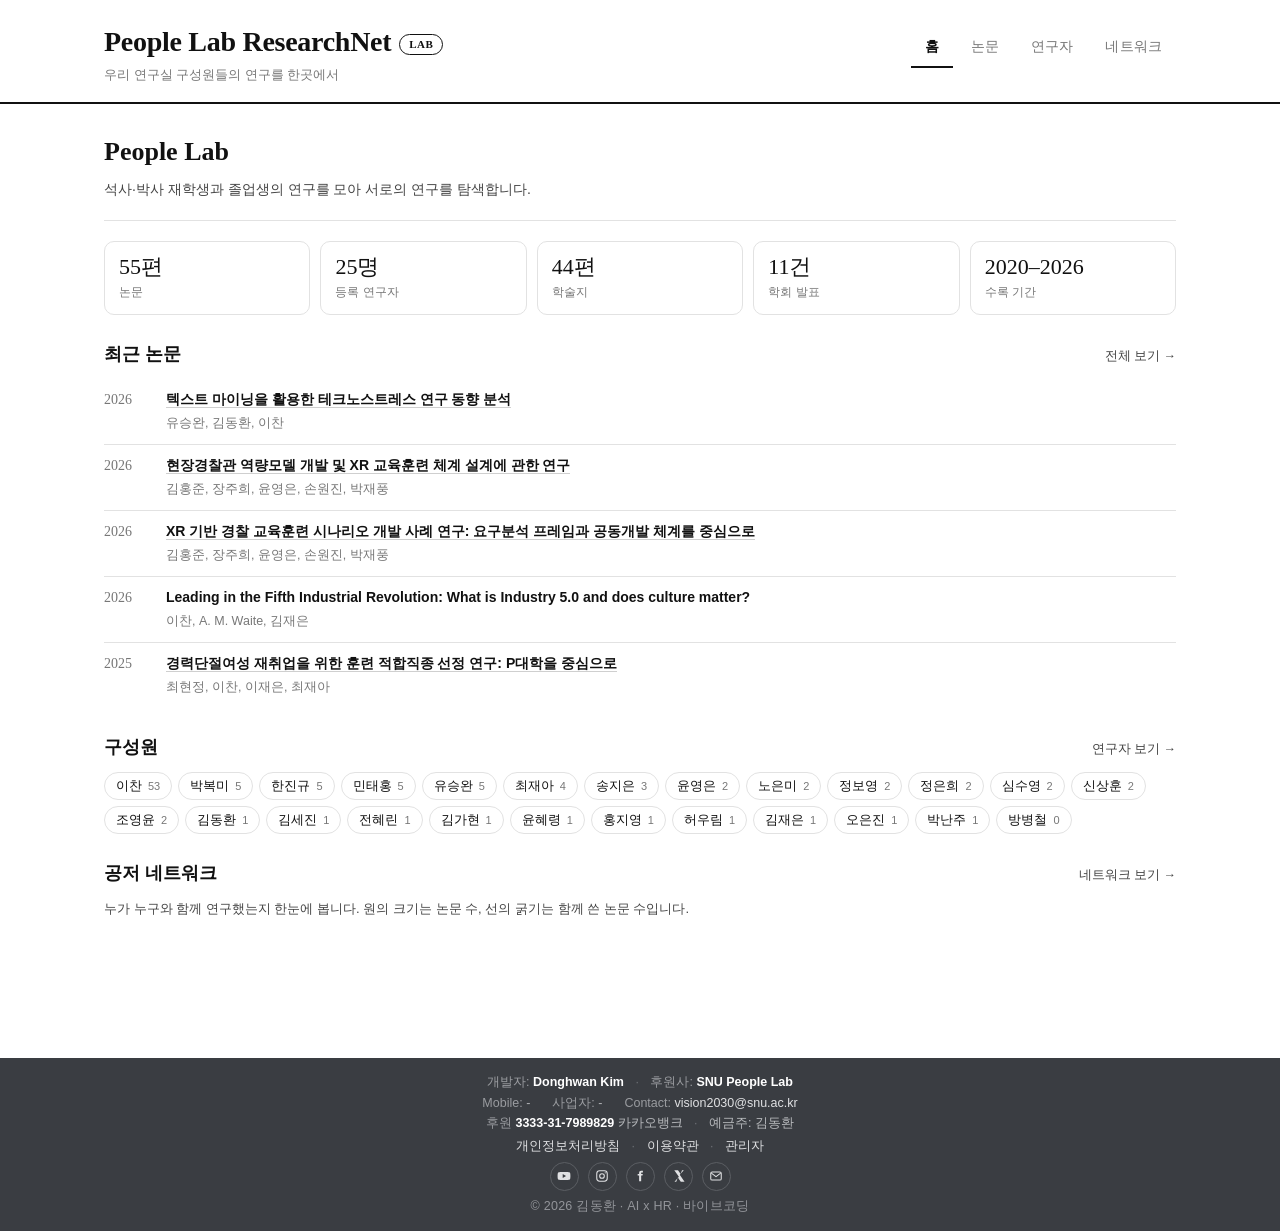
==== commit 54c31c6c: "Add a home tab as the landing view The site opened straight onto 55 paper cards with no overview. Ho" ====
--- a/index.html
+++ b/index.html
@@ -15,7 +15,8 @@
           <div class="sub" id="siteSub">우리 연구실 구성원들의 연구를 한곳에서</div>
         </div>
         <nav class="tabs">
-          <button data-view="papers" class="active">논문</button>
+          <button data-view="home" class="active">홈</button>
+          <button data-view="papers">논문</button>
           <button data-view="people">연구자</button>
           <button data-view="network">네트워크</button>
         </nav>
@@ -78,8 +79,13 @@
     </div>
 
     <main>
+      <!-- 홈 뷰 -->
+      <section class="view active" id="view-home">
+        <div class="home" id="home"></div>
+      </section>
+
       <!-- 논문 뷰 -->
-      <section class="view active" id="view-papers">
+      <section class="view" id="view-papers">
         <div class="paperlist" id="paperlist"></div>
       </section>
 
--- a/styles.css
+++ b/styles.css
@@ -441,3 +441,50 @@
   #net { height: 460px; }
   .count { margin-left: 0; width: 100%; }
 }
+
+/* --------------------------------- 홈 --------------------------------- */
+.home-hero { padding: 6px 0 18px; border-bottom: 1px solid var(--line); margin-bottom: 20px; }
+.home-hero h2 { font-family: var(--serif); font-size: 26px; margin: 0 0 6px; }
+.home-hero p { font-size: 14px; color: var(--ink-2); margin: 0; line-height: 1.7; }
+
+.stats { display: flex; flex-wrap: wrap; gap: 10px; margin-bottom: 26px; }
+.stat {
+  flex: 1 1 110px; border: 1px solid var(--line); border-radius: var(--radius);
+  padding: 12px 14px; background: #fff;
+}
+.stat .n { font-family: var(--serif); font-size: 22px; line-height: 1.2; }
+.stat .l { font-size: 12px; color: var(--ink-3); margin-top: 3px; }
+
+.home-sec { margin-bottom: 26px; }
+.home-head { display: flex; align-items: baseline; gap: 10px; margin-bottom: 10px; }
+.home-head h3 { font-family: var(--serif); font-size: 18px; margin: 0; }
+.linkbtn {
+  margin-left: auto; font-family: inherit; font-size: 12.5px; cursor: pointer;
+  border: 0; background: none; color: var(--ink-2); padding: 2px 0;
+}
+.linkbtn:hover { color: var(--ink); text-decoration: underline; }
+
+.home-list { list-style: none; margin: 0; padding: 0; }
+.home-list li {
+  display: grid; grid-template-columns: 52px 1fr; gap: 4px 10px;
+  padding: 10px 0; border-bottom: 1px solid var(--line);
+}
+.home-list li:last-child { border-bottom: 0; }
+.home-list .y { font-family: var(--serif); font-size: 14px; color: var(--ink-3); }
+.home-list .t { font-size: 14px; font-weight: 600; }
+.home-list .a { grid-column: 2; font-size: 12.5px; color: var(--ink-3); }
+
+.home-people { display: flex; flex-wrap: wrap; gap: 6px; }
+.mini {
+  display: inline-flex; align-items: center; gap: 6px;
+  font-family: inherit; font-size: 13px; cursor: pointer;
+  border: 1px solid var(--line); border-radius: 999px;
+  padding: 4px 11px; background: #fff; color: var(--ink);
+}
+.mini:hover { border-color: var(--ink); }
+.mini .c { font-size: 11px; color: var(--ink-3); }
+.home-note { font-size: 13px; color: var(--ink-2); line-height: 1.7; margin: 0; }
+
+@media (max-width: 560px) {
+  .stat { flex: 1 1 calc(50% - 10px); }
+}
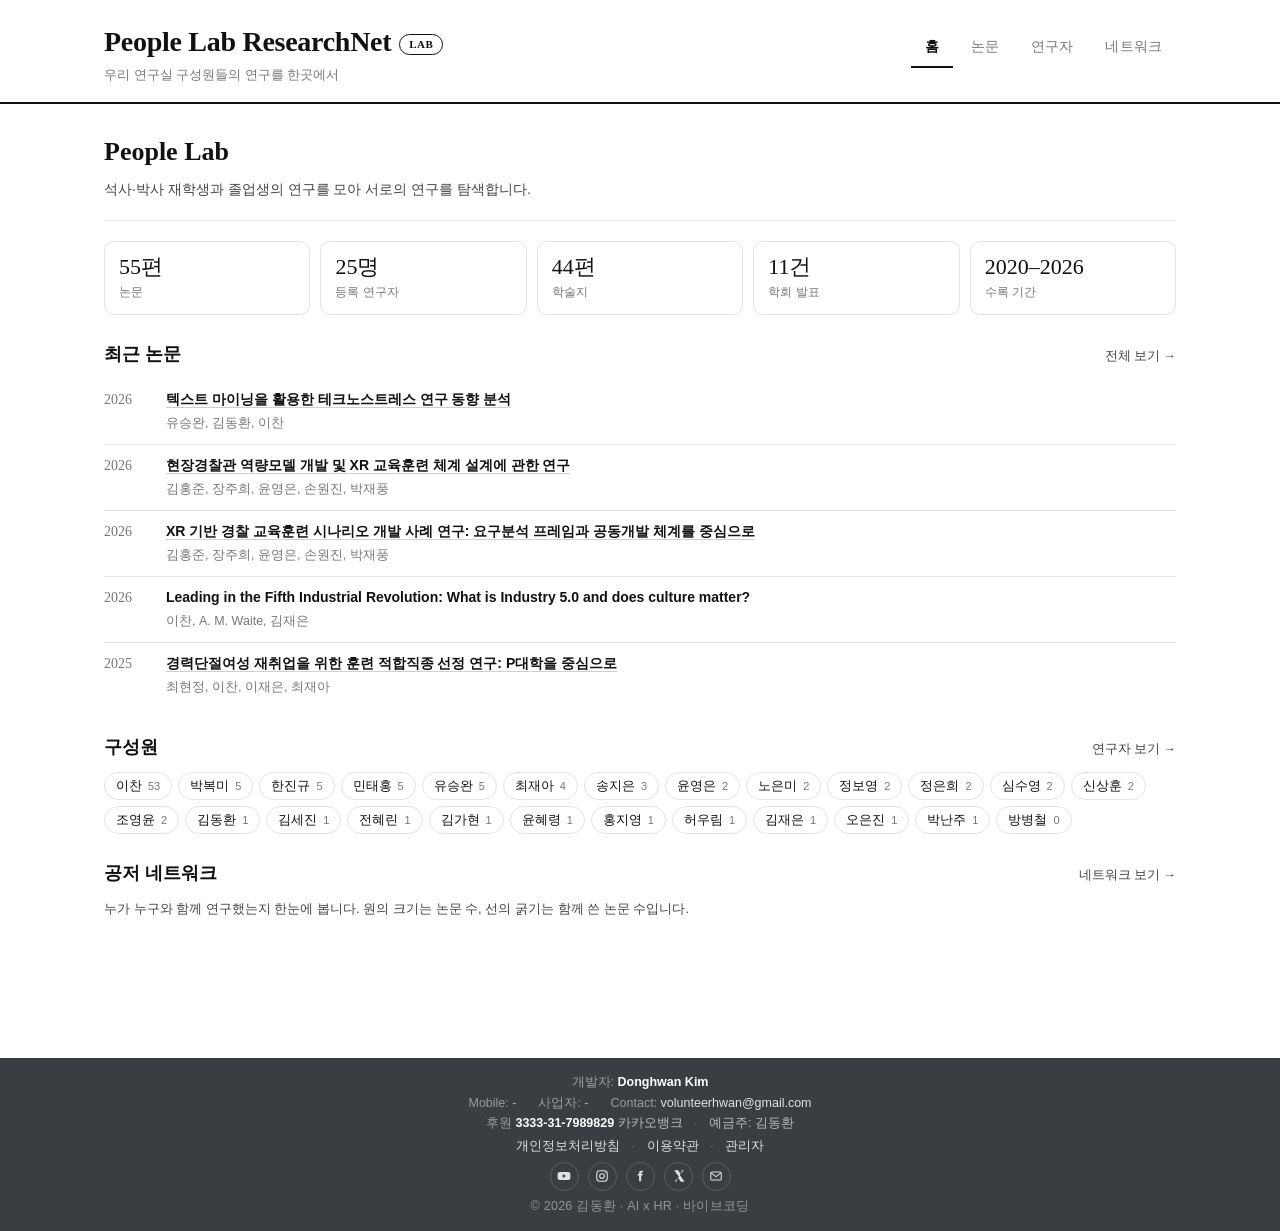
==== commit eddf9904: "Drop the sponsor line and update the contact address Co-Authored-By: Claude Opus 5 <noreply@anthropi" ====
--- a/index.html
+++ b/index.html
@@ -11,7 +11,7 @@
     <div class="wrap">
       <div class="site-inner">
         <div class="brand">
-          <h1 id="siteTitle">People Lab ResearchNet<span class="badge">LAB</span></h1>
+          <h1><button type="button" id="siteTitle" class="homelink" aria-label="홈으로">People Lab ResearchNet<span class="badge">LAB</span></button></h1>
           <div class="sub" id="siteSub">우리 연구실 구성원들의 연구를 한곳에서</div>
         </div>
         <nav class="tabs">
@@ -100,8 +100,38 @@
           <p class="net-hint">
             원(●) = 연구자, 선 = 공저 관계(굵을수록 공저 논문이 많음).
             노드를 드래그해 옮기거나 클릭하면 해당 연구자의 논문을 볼 수 있어요.
-            위 검색·필터로 특정 방법론/주제 연구자만 강조할 수 있습니다.
+            위 검색·필터로 특정 방법론/주제 연구자만 강조할 수 있고,
+            아래 설정으로 크기·범위·배치를 바꿔 가며 살펴볼 수 있습니다.
           </p>
+          <div class="netctl" id="netctl">
+            <div class="nc">
+              <label for="ncSize">노드 크기 <b id="ncSizeV">1.0×</b></label>
+              <input type="range" id="ncSize" min="0.5" max="2.5" step="0.1" value="1" />
+            </div>
+            <div class="nc">
+              <label for="ncMinDeg">최소 논문 수 <b id="ncMinDegV">0편</b></label>
+              <input type="range" id="ncMinDeg" min="0" max="10" step="1" value="0" />
+            </div>
+            <div class="nc">
+              <label for="ncMinW">최소 공저 횟수 <b id="ncMinWV">1회</b></label>
+              <input type="range" id="ncMinW" min="1" max="10" step="1" value="1" />
+            </div>
+            <div class="nc">
+              <label for="ncDist">연결 거리 <b id="ncDistV">90</b></label>
+              <input type="range" id="ncDist" min="50" max="200" step="5" value="90" />
+            </div>
+            <div class="nc">
+              <label for="ncRep">퍼짐 정도 <b id="ncRepV">5200</b></label>
+              <input type="range" id="ncRep" min="1500" max="14000" step="100" value="5200" />
+            </div>
+            <div class="nc checks">
+              <label><input type="checkbox" id="ncIsolate" /> 연결 없는 노드 숨기기</label>
+              <label><input type="checkbox" id="ncLabels" checked /> 이름 표시</label>
+              <button class="btn-mini" id="ncReset">초기화</button>
+              <button class="btn-mini" id="ncRelayout">다시 배치</button>
+            </div>
+            <div class="nc-count" id="ncCount"></div>
+          </div>
           <svg id="net"></svg>
           <div class="net-legend">
             <span class="k"><span class="swatch"></span> 지도교수 · 박사</span>
@@ -122,14 +152,12 @@
     <div class="wrap">
       <div class="foot-lead">
         <span class="lbl">개발자:</span> <b>Donghwan Kim</b>
-        <span class="sep">·</span>
-        <span class="lbl">후원사:</span> <b>SNU People Lab</b>
       </div>
 
       <div class="foot-meta">
         <span><span class="lbl">Mobile:</span> -</span>
         <span><span class="lbl">사업자:</span> -</span>
-        <span><span class="lbl">Contact:</span> <a href="mailto:vision2030@snu.ac.kr">vision2030@snu.ac.kr</a></span>
+        <span><span class="lbl">Contact:</span> <a href="mailto:volunteerhwan@gmail.com">volunteerhwan@gmail.com</a></span>
       </div>
 
       <div class="foot-support">
@@ -157,7 +185,7 @@
         <a href="#" aria-label="X" title="X (링크 연결 예정)">
           <svg viewBox="0 0 24 24" width="15" height="15" fill="currentColor"><path d="M18.9 2H22l-7 8 8.2 12h-6.4l-5-7.3L9 22H6l7.5-8.6L5.6 2H12l4.5 6.6L18.9 2z"/></svg>
         </a>
-        <a href="mailto:vision2030@snu.ac.kr" aria-label="Email" title="이메일 보내기">
+        <a href="mailto:volunteerhwan@gmail.com" aria-label="Email" title="이메일 보내기">
           <svg viewBox="0 0 24 24" width="17" height="17" fill="none" stroke="currentColor" stroke-width="1.8"><rect x="3" y="5" width="18" height="14" rx="2.5"/><path d="M4 7l8 6 8-6"/></svg>
         </a>
       </div>
--- a/styles.css
+++ b/styles.css
@@ -61,6 +61,13 @@
   margin: 0;
   font-weight: 600;
 }
+.brand h1 .homelink {
+  font: inherit; color: inherit; letter-spacing: inherit;
+  background: none; border: 0; padding: 0; margin: 0;
+  cursor: pointer; display: inline; text-align: left;
+}
+.brand h1 .homelink:hover { opacity: .72; }
+.brand h1 .homelink:focus-visible { outline: 2px solid var(--ink); outline-offset: 3px; border-radius: 3px; }
 .brand .sub {
   color: var(--ink-3);
   font-size: 13px;
@@ -488,3 +495,34 @@
 @media (max-width: 560px) {
   .stat { flex: 1 1 calc(50% - 10px); }
 }
+
+/* ------------------------- 네트워크 조작 패널 ------------------------- */
+.netctl {
+  display: grid; grid-template-columns: repeat(auto-fit, minmax(170px, 1fr));
+  gap: 10px 16px; align-items: end;
+  border: 1px solid var(--line); border-radius: var(--radius);
+  padding: 12px 14px; margin-bottom: 12px; background: var(--paper-2, #fafafa);
+}
+.netctl .nc { display: flex; flex-direction: column; gap: 4px; }
+.netctl label { font-size: 11.5px; color: var(--ink-3); }
+.netctl label b { color: var(--ink); font-weight: 600; font-variant-numeric: tabular-nums; }
+.netctl input[type="range"] { width: 100%; accent-color: var(--ink); }
+.netctl .checks {
+  grid-column: 1 / -1; flex-direction: row; flex-wrap: wrap;
+  align-items: center; gap: 14px; padding-top: 2px;
+}
+.netctl .checks label {
+  display: inline-flex; align-items: center; gap: 5px;
+  font-size: 12.5px; color: var(--ink); cursor: pointer;
+}
+.netctl .checks input { accent-color: var(--ink); }
+.btn-mini {
+  font-family: inherit; font-size: 12px; cursor: pointer;
+  border: 1px solid var(--line); border-radius: 6px;
+  padding: 3px 10px; background: #fff; color: var(--ink);
+}
+.btn-mini:hover { border-color: var(--ink); }
+.nc-count {
+  grid-column: 1 / -1; font-size: 12px; color: var(--ink-3);
+  border-top: 1px solid var(--line); padding-top: 8px;
+}
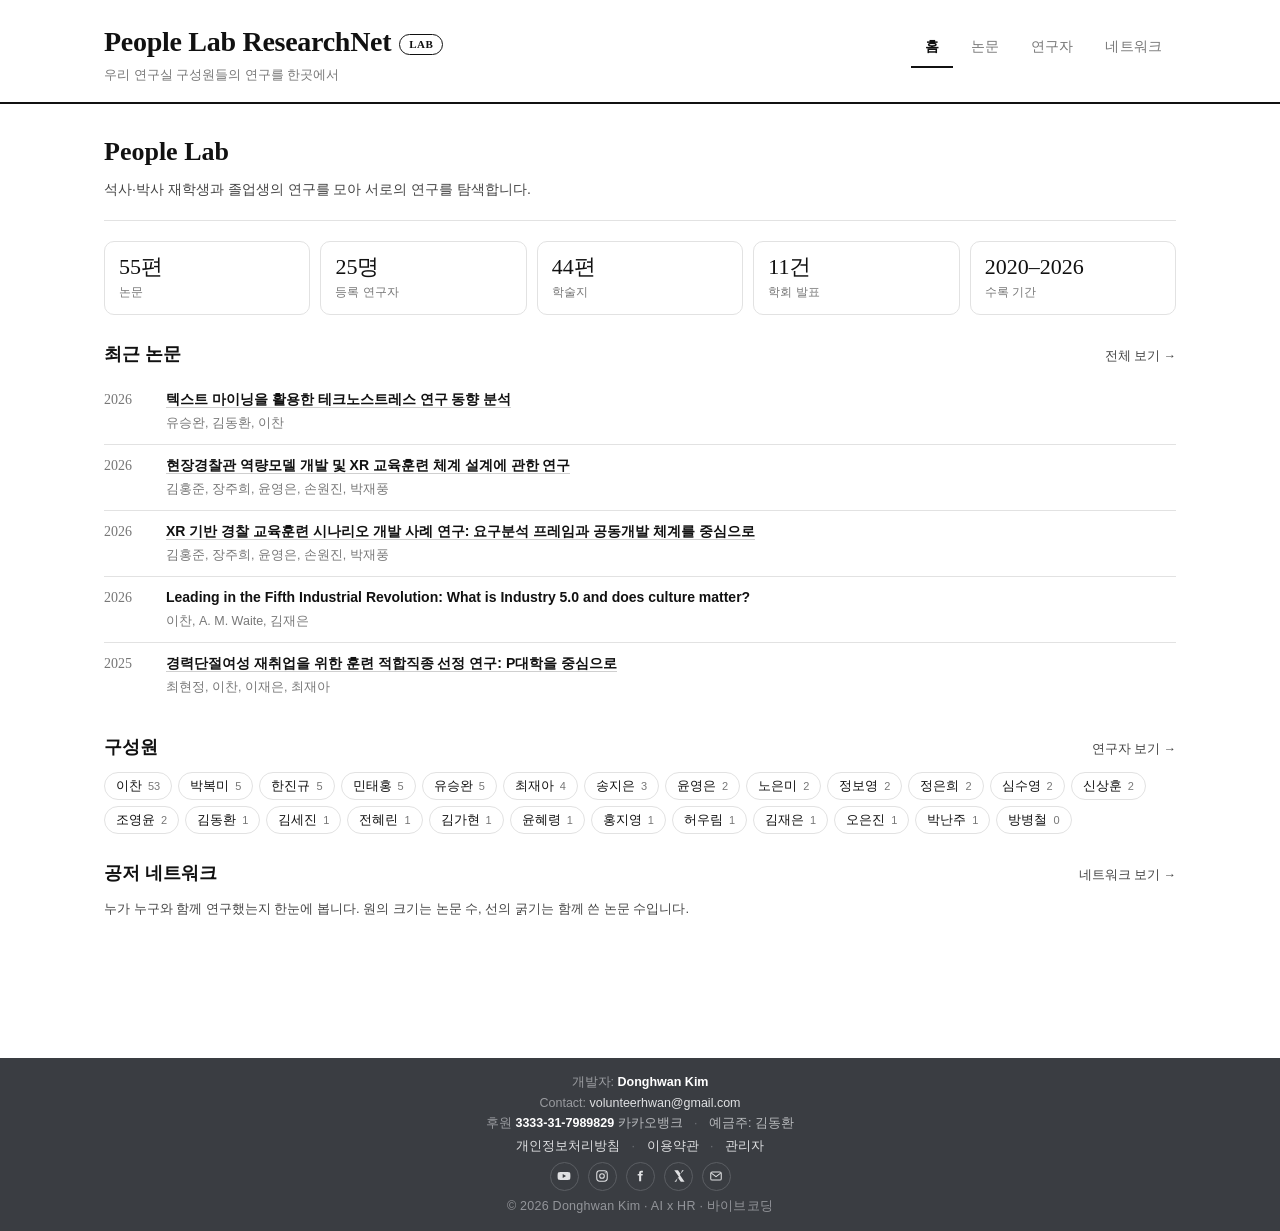
==== commit 97aa7b55: "Trim the footer meta line and use the romanized name in the copyright Co-Authored-By: Claude Opus 5 " ====
--- a/index.html
+++ b/index.html
@@ -155,8 +155,6 @@
       </div>
 
       <div class="foot-meta">
-        <span><span class="lbl">Mobile:</span> -</span>
-        <span><span class="lbl">사업자:</span> -</span>
         <span><span class="lbl">Contact:</span> <a href="mailto:volunteerhwan@gmail.com">volunteerhwan@gmail.com</a></span>
       </div>
 
@@ -190,7 +188,7 @@
         </a>
       </div>
 
-      <div class="foot-copy">© 2026 김동환 · AI x HR · 바이브코딩</div>
+      <div class="foot-copy">© 2026 Donghwan Kim · AI x HR · 바이브코딩</div>
     </div>
   </footer>
 
